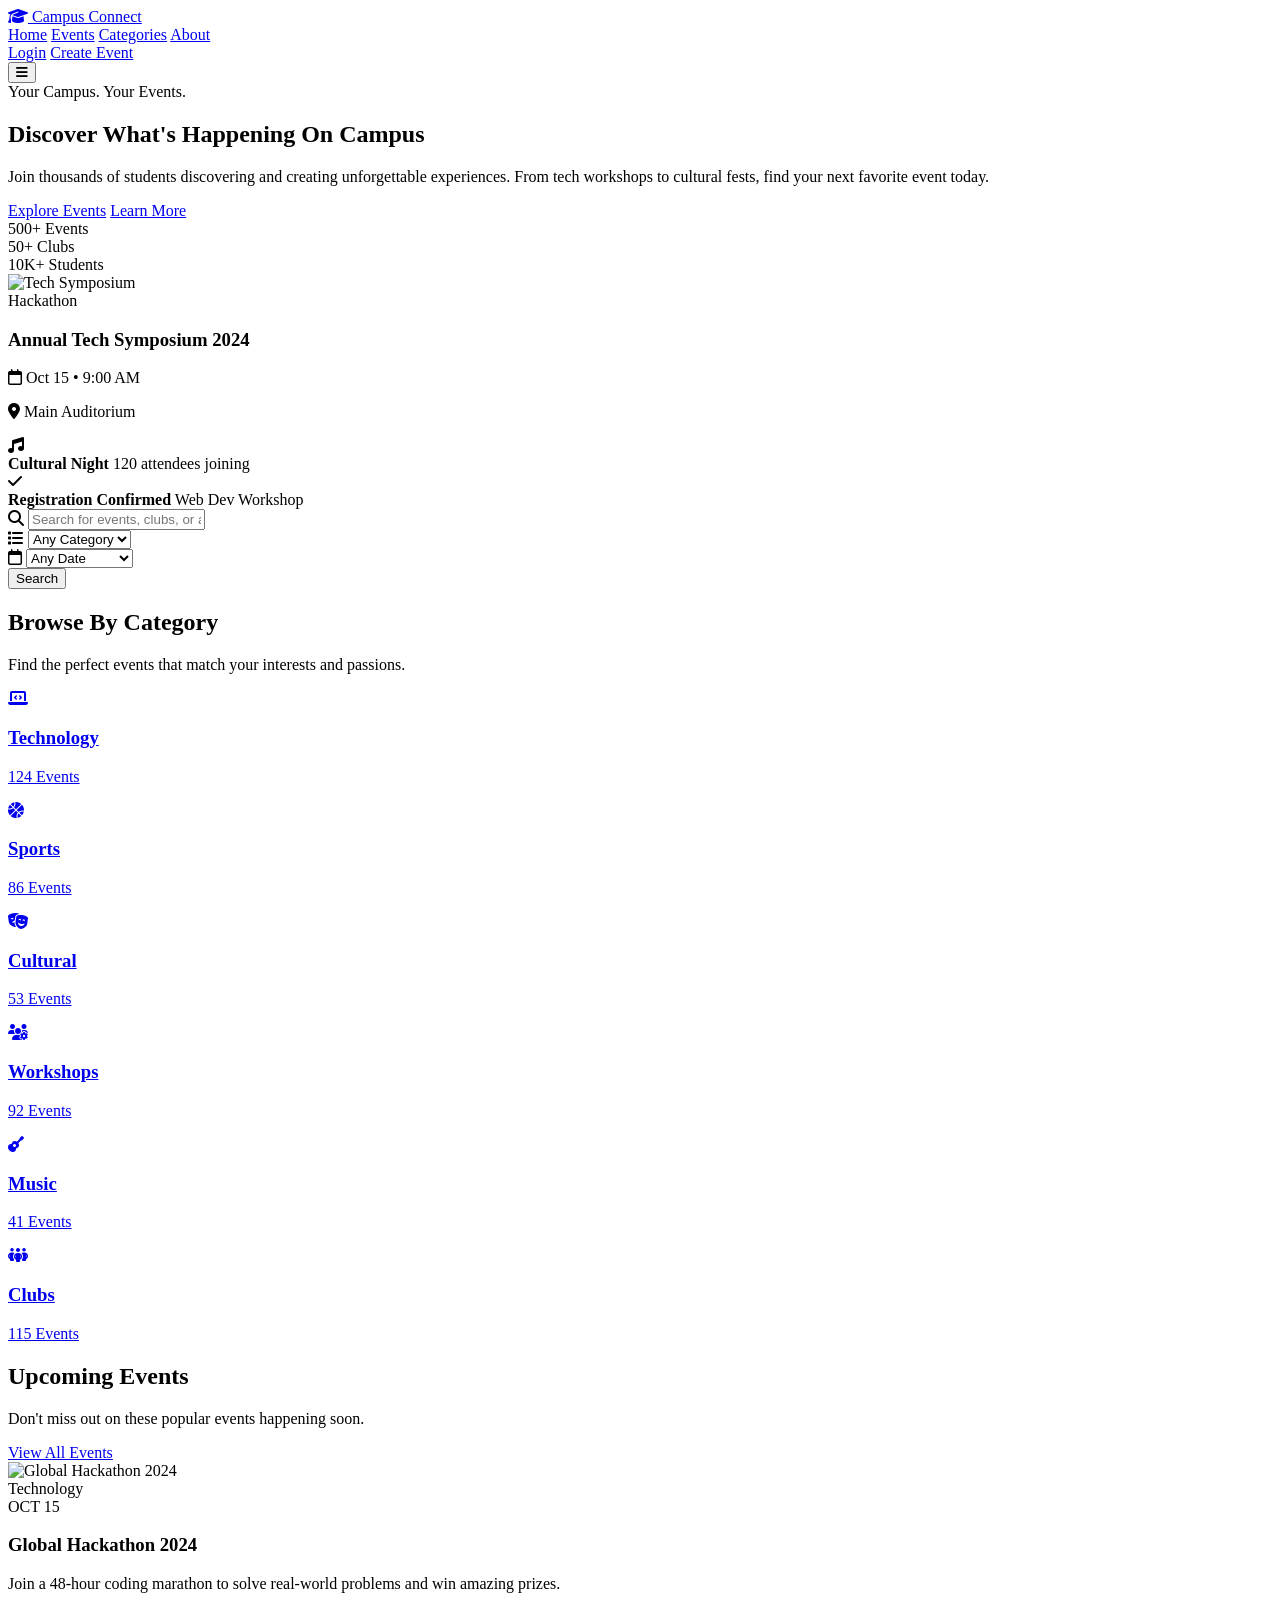
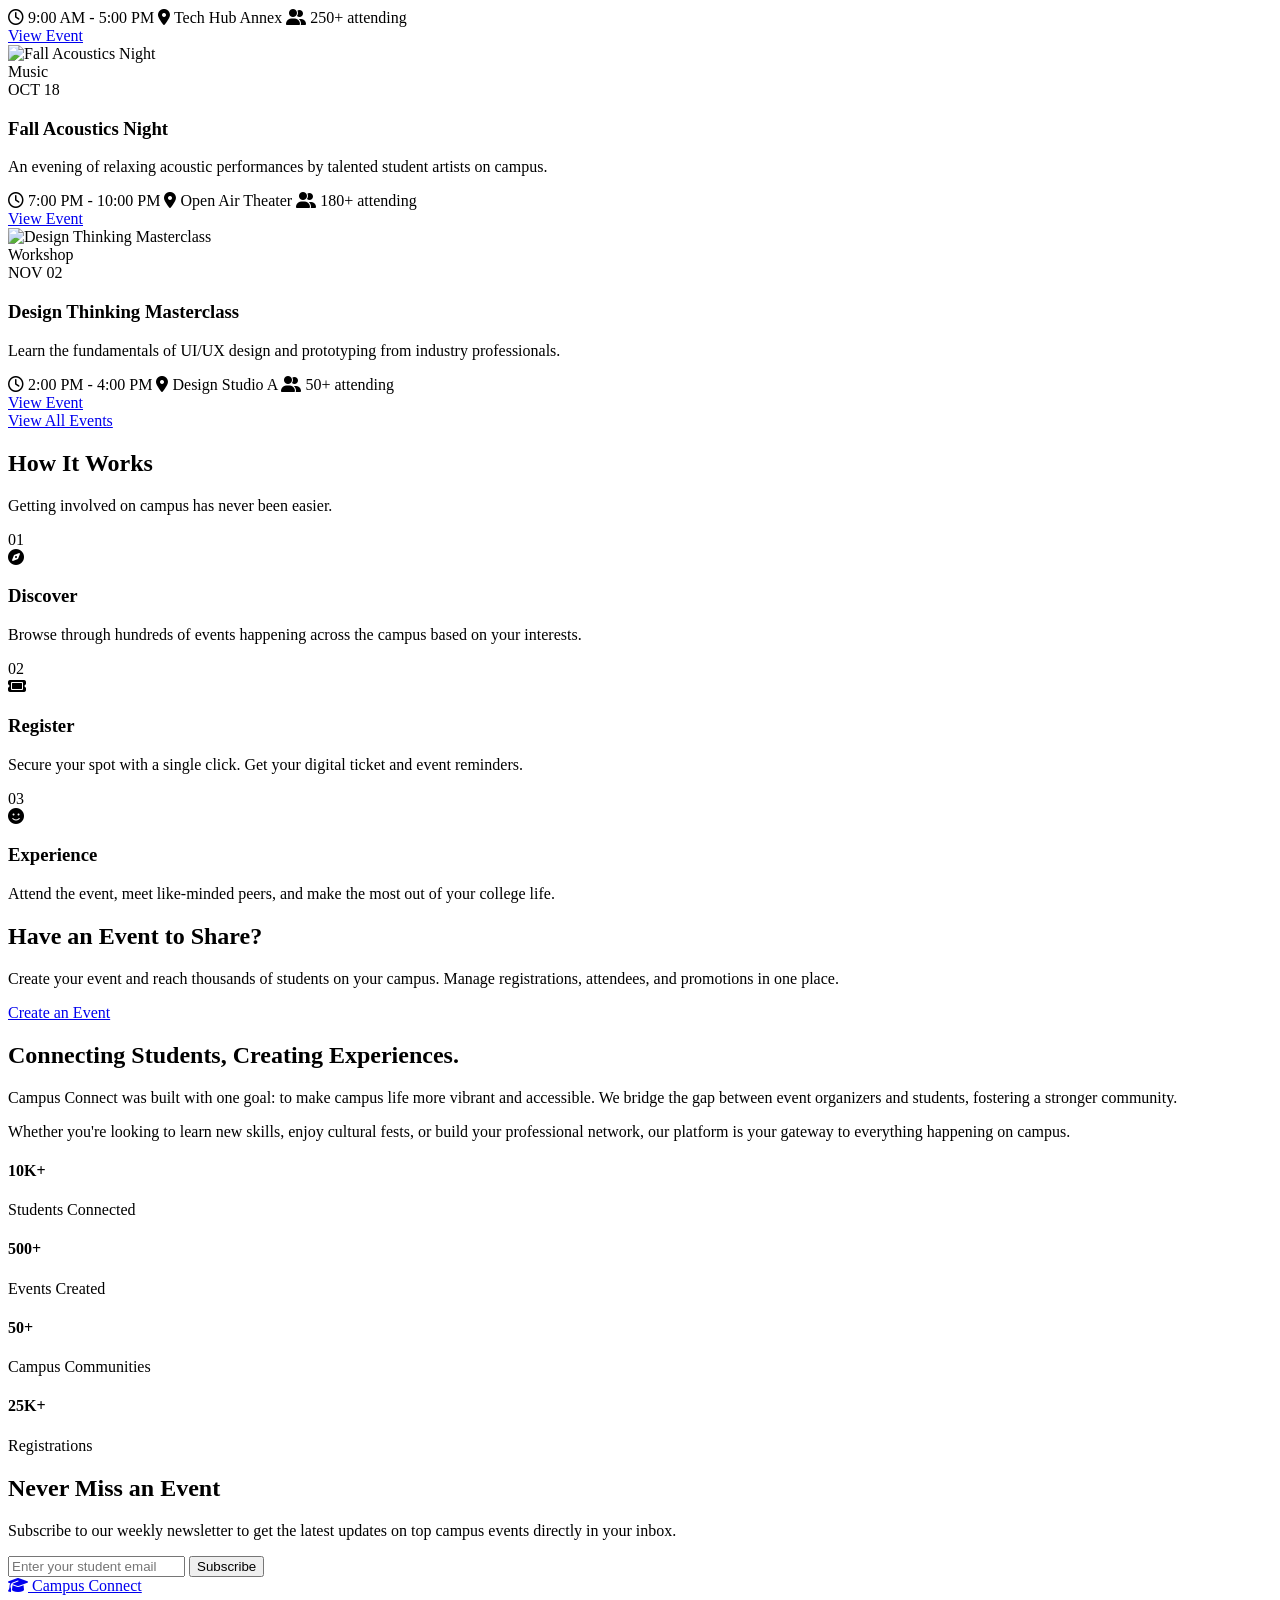
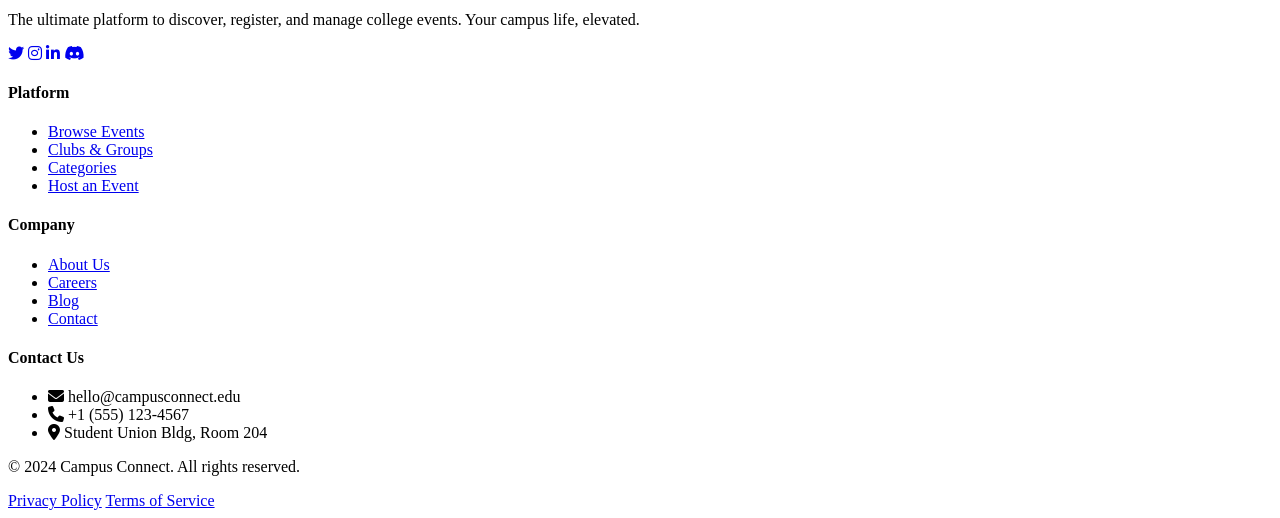
==== index.html @ af48d256 "Initial College-Event-Management website" ====
<!DOCTYPE html>
<html lang="en">
<head>
    <meta charset="UTF-8">
    <meta name="viewport" content="width=device-width, initial-scale=1.0">
    <title>Campus Connect | Discover College Events</title>
    <!-- Google Fonts: Inter -->
    <link rel="preconnect" href="https://fonts.googleapis.com">
    <link rel="preconnect" href="https://fonts.gstatic.com" crossorigin>
    <link href="https://fonts.googleapis.com/css2?family=Inter:wght@300;400;500;600;700;800&display=swap" rel="stylesheet">
    <!-- FontAwesome for Icons -->
    <link rel="stylesheet" href="https://cdnjs.cloudflare.com/ajax/libs/font-awesome/6.4.0/css/all.min.css">
    <!-- Stylesheet -->
    <link rel="stylesheet" href="css/style.css">
</head>
<body>

    <!-- 1. HEADER / NAVBAR -->
    <header class="navbar">
        <div class="container navbar-container">
            <a href="#" class="logo">
                <i class="fa-solid fa-graduation-cap"></i> Campus Connect
            </a>
            
            <nav class="nav-links">
                <a href="#home">Home</a>
                <a href="#events">Events</a>
                <a href="#categories">Categories</a>
                <a href="#about">About</a>
            </nav>

            <div class="nav-actions">
                <a href="login.html" class="btn btn-outline">Login</a>
                <a href="create-event.html" class="btn btn-primary">Create Event</a>
            </div>

            <button class="mobile-menu-btn">
                <i class="fa-solid fa-bars"></i>
            </button>
        </div>
    </header>

    <!-- 2. HERO SECTION -->
    <section id="home" class="hero">
        <div class="container hero-container">
            <div class="hero-content">
                <span class="badge">Your Campus. Your Events.</span>
                <h1 class="hero-title">
                    Discover What's Happening On <span class="highlight">Campus</span>
                </h1>
                <p class="hero-description">
                    Join thousands of students discovering and creating unforgettable experiences. From tech workshops to cultural fests, find your next favorite event today.
                </p>
                <div class="hero-buttons">
                    <a href="#events" class="btn btn-primary btn-large">Explore Events</a>
                    <a href="#about" class="btn btn-secondary btn-large">Learn More</a>
                </div>
                <div class="hero-stats">
                    <div class="stat-item">
                        <span class="stat-number">500+</span>
                        <span class="stat-label">Events</span>
                    </div>
                    <div class="stat-item">
                        <span class="stat-number">50+</span>
                        <span class="stat-label">Clubs</span>
                    </div>
                    <div class="stat-item">
                        <span class="stat-number">10K+</span>
                        <span class="stat-label">Students</span>
                    </div>
                </div>
            </div>
            
            <div class="hero-visuals">
                <!-- Abstract visual representation of a preview card with gradients instead of external image -->
                <div class="hero-card main-card">
                    <div class="card-image-placeholder">
                        <img src="images/event1.jpg" alt="Tech Symposium" class="cover-img">
                    </div>
                    <div class="card-content">
                        <span class="card-badge">Hackathon</span>
                        <h3>Annual Tech Symposium 2024</h3>
                        <p class="card-meta"><i class="fa-regular fa-calendar"></i> Oct 15 • 9:00 AM</p>
                        <p class="card-meta"><i class="fa-solid fa-location-dot"></i> Main Auditorium</p>
                    </div>
                </div>
                
                <div class="floating-card float-1">
                    <div class="float-icon gradient-2"><i class="fa-solid fa-music"></i></div>
                    <div class="float-text">
                        <strong>Cultural Night</strong>
                        <span>120 attendees joining</span>
                    </div>
                </div>

                <div class="floating-card float-2">
                    <div class="float-icon gradient-3"><i class="fa-solid fa-check"></i></div>
                    <div class="float-text">
                        <strong>Registration Confirmed</strong>
                        <span>Web Dev Workshop</span>
                    </div>
                </div>
            </div>
        </div>
    </section>

    <!-- 3. SEARCH SECTION -->
    <section class="search-section">
        <div class="container">
            <div class="search-panel">
                <div class="search-input-group">
                    <i class="fa-solid fa-magnifying-glass search-icon"></i>
                    <input type="text" placeholder="Search for events, clubs, or activities..." class="search-input">
                </div>
                <div class="search-divider"></div>
                <div class="search-select-group">
                    <i class="fa-solid fa-list select-icon"></i>
                    <select class="search-select">
                        <option value="">Any Category</option>
                        <option value="tech">Technology</option>
                        <option value="sports">Sports</option>
                        <option value="cultural">Cultural</option>
                    </select>
                </div>
                <div class="search-divider"></div>
                <div class="search-select-group">
                    <i class="fa-regular fa-calendar select-icon"></i>
                    <select class="search-select">
                        <option value="">Any Date</option>
                        <option value="today">Today</option>
                        <option value="tomorrow">Tomorrow</option>
                        <option value="weekend">This Weekend</option>
                    </select>
                </div>
                <button class="btn btn-primary search-btn">Search</button>
            </div>
        </div>
    </section>

    <!-- 4. CATEGORY SECTION -->
    <section id="categories" class="categories bg-light">
        <div class="container">
            <div class="section-header text-center">
                <h2 class="section-title">Browse By Category</h2>
                <p class="section-description">Find the perfect events that match your interests and passions.</p>
            </div>
            
            <div class="category-grid">
                <a href="#" class="category-card">
                    <div class="category-icon text-purple bg-purple-light">
                        <i class="fa-solid fa-laptop-code"></i>
                    </div>
                    <h3 class="category-name">Technology</h3>
                    <p class="category-count">124 Events</p>
                </a>
                
                <a href="#" class="category-card">
                    <div class="category-icon text-orange bg-orange-light">
                        <i class="fa-solid fa-basketball"></i>
                    </div>
                    <h3 class="category-name">Sports</h3>
                    <p class="category-count">86 Events</p>
                </a>
                
                <a href="#" class="category-card">
                    <div class="category-icon text-pink bg-pink-light">
                        <i class="fa-solid fa-masks-theater"></i>
                    </div>
                    <h3 class="category-name">Cultural</h3>
                    <p class="category-count">53 Events</p>
                </a>
                
                <a href="#" class="category-card">
                    <div class="category-icon text-blue bg-blue-light">
                        <i class="fa-solid fa-users-gear"></i>
                    </div>
                    <h3 class="category-name">Workshops</h3>
                    <p class="category-count">92 Events</p>
                </a>
                
                <a href="#" class="category-card">
                    <div class="category-icon text-green bg-green-light">
                        <i class="fa-solid fa-guitar"></i>
                    </div>
                    <h3 class="category-name">Music</h3>
                    <p class="category-count">41 Events</p>
                </a>
                
                <a href="#" class="category-card">
                    <div class="category-icon text-yellow bg-yellow-light">
                        <i class="fa-solid fa-people-group"></i>
                    </div>
                    <h3 class="category-name">Clubs</h3>
                    <p class="category-count">115 Events</p>
                </a>
            </div>
        </div>
    </section>

    <!-- 5. UPCOMING EVENTS -->
    <section id="events" class="events">
        <div class="container">
            <div class="section-header flex-between">
                <div>
                    <h2 class="section-title">Upcoming Events</h2>
                    <p class="section-description">Don't miss out on these popular events happening soon.</p>
                </div>
                <a href="#" class="btn btn-outline d-desktop">View All Events</a>
            </div>

            <div class="event-grid">
                <!-- Event 1 -->
                <div class="event-card">
                    <div class="event-image">
                        <img src="images/event1.jpg" alt="Global Hackathon 2024" class="cover-img">
                        <div class="event-badges">
                            <span class="badge-category bg-white">Technology</span>
                        </div>
                    </div>
                    <div class="event-details">
                        <div class="event-date">
                            <span class="date-month">OCT</span>
                            <span class="date-day">15</span>
                        </div>
                        <div class="event-info">
                            <h3 class="event-title">Global Hackathon 2024</h3>
                            <p class="event-excerpt">Join a 48-hour coding marathon to solve real-world problems and win amazing prizes.</p>
                            <div class="event-meta">
                                <span><i class="fa-regular fa-clock"></i> 9:00 AM - 5:00 PM</span>
                                <span><i class="fa-solid fa-location-dot"></i> Tech Hub Annex</span>
                                <span><i class="fa-solid fa-user-group"></i> 250+ attending</span>
                            </div>
                            <div class="event-actions">
                                <a href="#" class="btn btn-primary btn-full">View Event</a>
                            </div>
                        </div>
                    </div>
                </div>

                <!-- Event 2 -->
                <div class="event-card">
                    <div class="event-image">
                        <img src="images/event2.jpg" alt="Fall Acoustics Night" class="cover-img">
                        <div class="event-badges">
                            <span class="badge-category bg-white">Music</span>
                        </div>
                    </div>
                    <div class="event-details">
                        <div class="event-date">
                            <span class="date-month">OCT</span>
                            <span class="date-day">18</span>
                        </div>
                        <div class="event-info">
                            <h3 class="event-title">Fall Acoustics Night</h3>
                            <p class="event-excerpt">An evening of relaxing acoustic performances by talented student artists on campus.</p>
                            <div class="event-meta">
                                <span><i class="fa-regular fa-clock"></i> 7:00 PM - 10:00 PM</span>
                                <span><i class="fa-solid fa-location-dot"></i> Open Air Theater</span>
                                <span><i class="fa-solid fa-user-group"></i> 180+ attending</span>
                            </div>
                            <div class="event-actions">
                                <a href="#" class="btn btn-primary btn-full">View Event</a>
                            </div>
                        </div>
                    </div>
                </div>

                <!-- Event 3 -->
                <div class="event-card">
                    <div class="event-image">
                        <img src="images/event3.jpg" alt="Design Thinking Masterclass" class="cover-img">
                        <div class="event-badges">
                            <span class="badge-category bg-white">Workshop</span>
                        </div>
                    </div>
                    <div class="event-details">
                        <div class="event-date">
                            <span class="date-month">NOV</span>
                            <span class="date-day">02</span>
                        </div>
                        <div class="event-info">
                            <h3 class="event-title">Design Thinking Masterclass</h3>
                            <p class="event-excerpt">Learn the fundamentals of UI/UX design and prototyping from industry professionals.</p>
                            <div class="event-meta">
                                <span><i class="fa-regular fa-clock"></i> 2:00 PM - 4:00 PM</span>
                                <span><i class="fa-solid fa-location-dot"></i> Design Studio A</span>
                                <span><i class="fa-solid fa-user-group"></i> 50+ attending</span>
                            </div>
                            <div class="event-actions">
                                <a href="#" class="btn btn-primary btn-full">View Event</a>
                            </div>
                        </div>
                    </div>
                </div>
            </div>
            
            <div class="text-center mt-mobile">
                <a href="#" class="btn btn-outline d-mobile-inline">View All Events</a>
            </div>
        </div>
    </section>

    <!-- 6. HOW IT WORKS -->
    <section class="how-it-works bg-light">
        <div class="container">
            <div class="section-header text-center">
                <h2 class="section-title">How It Works</h2>
                <p class="section-description">Getting involved on campus has never been easier.</p>
            </div>

            <div class="steps-grid">
                <div class="step-card">
                    <div class="step-number">01</div>
                    <div class="step-icon">
                        <i class="fa-solid fa-compass"></i>
                    </div>
                    <h3 class="step-title">Discover</h3>
                    <p class="step-desc">Browse through hundreds of events happening across the campus based on your interests.</p>
                </div>

                <div class="step-card">
                    <div class="step-number">02</div>
                    <div class="step-icon">
                        <i class="fa-solid fa-ticket"></i>
                    </div>
                    <h3 class="step-title">Register</h3>
                    <p class="step-desc">Secure your spot with a single click. Get your digital ticket and event reminders.</p>
                </div>

                <div class="step-card">
                    <div class="step-number">03</div>
                    <div class="step-icon">
                        <i class="fa-solid fa-face-smile"></i>
                    </div>
                    <h3 class="step-title">Experience</h3>
                    <p class="step-desc">Attend the event, meet like-minded peers, and make the most out of your college life.</p>
                </div>
            </div>
        </div>
    </section>

    <!-- 7. ORGANIZER CTA -->
    <section class="cta-section">
        <div class="container">
            <div class="cta-content">
                <h2 class="cta-title">Have an Event to Share?</h2>
                <p class="cta-description">Create your event and reach thousands of students on your campus. Manage registrations, attendees, and promotions in one place.</p>
                <a href="create-event.html" class="btn btn-white btn-large">Create an Event</a>
            </div>
        </div>
    </section>

    <!-- 8. ABOUT SECTION -->
    <section id="about" class="about">
        <div class="container">
            <div class="about-grid">
                <div class="about-text">
                    <h2 class="section-title">Connecting Students, Creating Experiences.</h2>
                    <p class="about-description">Campus Connect was built with one goal: to make campus life more vibrant and accessible. We bridge the gap between event organizers and students, fostering a stronger community.</p>
                    <p class="about-description">Whether you're looking to learn new skills, enjoy cultural fests, or build your professional network, our platform is your gateway to everything happening on campus.</p>
                </div>
                <div class="about-stats-grid">
                    <div class="about-stat">
                        <h4 class="stat-h4">10K+</h4>
                        <p>Students Connected</p>
                    </div>
                    <div class="about-stat">
                        <h4 class="stat-h4">500+</h4>
                        <p>Events Created</p>
                    </div>
                    <div class="about-stat">
                        <h4 class="stat-h4">50+</h4>
                        <p>Campus Communities</p>
                    </div>
                    <div class="about-stat">
                        <h4 class="stat-h4">25K+</h4>
                        <p>Registrations</p>
                    </div>
                </div>
            </div>
        </div>
    </section>

    <!-- 9. NEWSLETTER -->
    <section class="newsletter bg-light">
        <div class="container">
            <div class="newsletter-box">
                <div class="newsletter-text">
                    <h2 class="newsletter-title">Never Miss an Event</h2>
                    <p class="newsletter-description">Subscribe to our weekly newsletter to get the latest updates on top campus events directly in your inbox.</p>
                </div>
                <form class="newsletter-form">
                    <input type="email" placeholder="Enter your student email" required class="newsletter-input">
                    <button type="submit" class="btn btn-primary">Subscribe</button>
                </form>
            </div>
        </div>
    </section>

    <!-- 10. FOOTER -->
    <footer class="footer">
        <div class="container">
            <div class="footer-grid">
                <div class="footer-brand">
                    <a href="#" class="logo footer-logo">
                        <i class="fa-solid fa-graduation-cap"></i> Campus Connect
                    </a>
                    <p class="footer-desc">The ultimate platform to discover, register, and manage college events. Your campus life, elevated.</p>
                    <div class="social-links">
                        <a href="#"><i class="fa-brands fa-twitter"></i></a>
                        <a href="#"><i class="fa-brands fa-instagram"></i></a>
                        <a href="#"><i class="fa-brands fa-linkedin-in"></i></a>
                        <a href="#"><i class="fa-brands fa-discord"></i></a>
                    </div>
                </div>
                
                <div class="footer-links">
                    <h4 class="footer-title">Platform</h4>
                    <ul>
                        <li><a href="#">Browse Events</a></li>
                        <li><a href="#">Clubs & Groups</a></li>
                        <li><a href="#">Categories</a></li>
                        <li><a href="#">Host an Event</a></li>
                    </ul>
                </div>
                
                <div class="footer-links">
                    <h4 class="footer-title">Company</h4>
                    <ul>
                        <li><a href="#">About Us</a></li>
                        <li><a href="#">Careers</a></li>
                        <li><a href="#">Blog</a></li>
                        <li><a href="#">Contact</a></li>
                    </ul>
                </div>

                <div class="footer-contact">
                    <h4 class="footer-title">Contact Us</h4>
                    <ul>
                        <li><i class="fa-solid fa-envelope"></i> hello@campusconnect.edu</li>
                        <li><i class="fa-solid fa-phone"></i> +1 (555) 123-4567</li>
                        <li><i class="fa-solid fa-location-dot"></i> Student Union Bldg, Room 204</li>
                    </ul>
                </div>
            </div>
            
            <div class="footer-bottom">
                <p>&copy; 2024 Campus Connect. All rights reserved.</p>
                <div class="footer-legal">
                    <a href="#">Privacy Policy</a>
                    <a href="#">Terms of Service</a>
                </div>
            </div>
        </div>
    </footer>

</body>
</html>
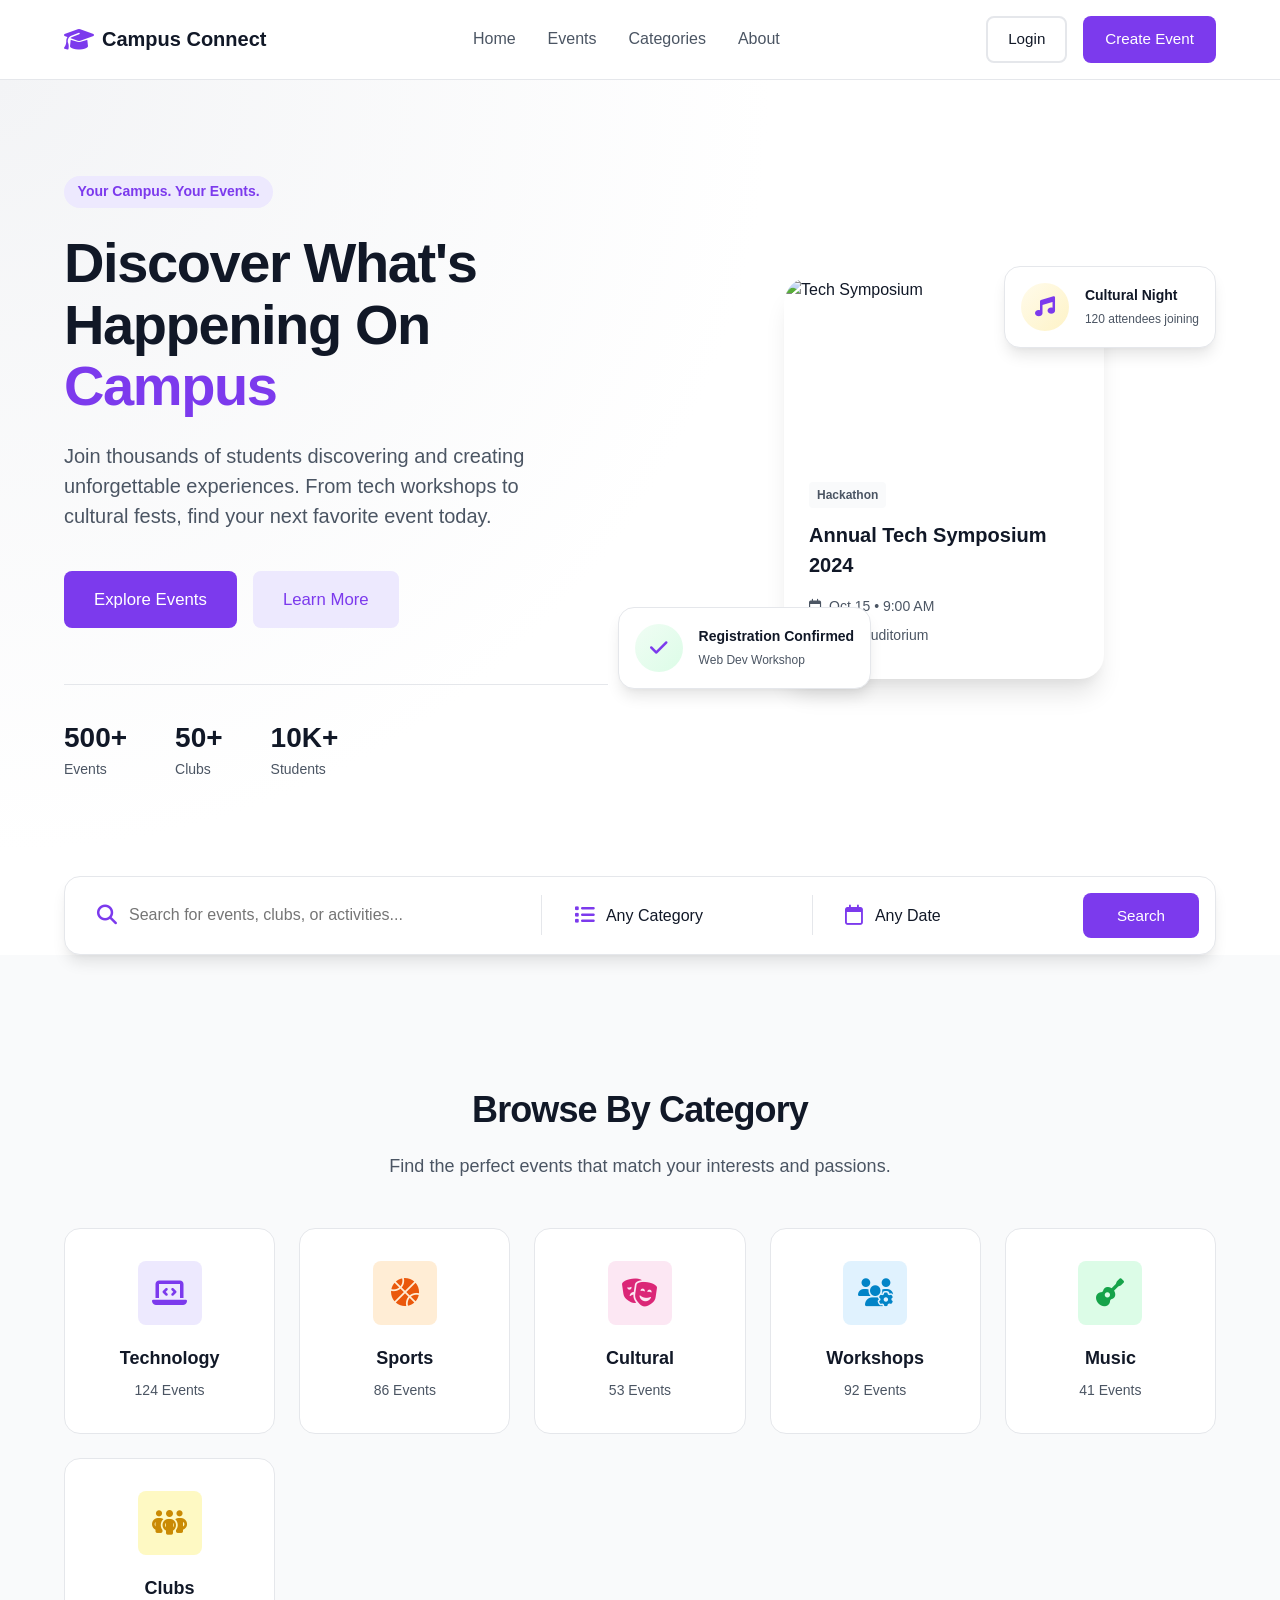
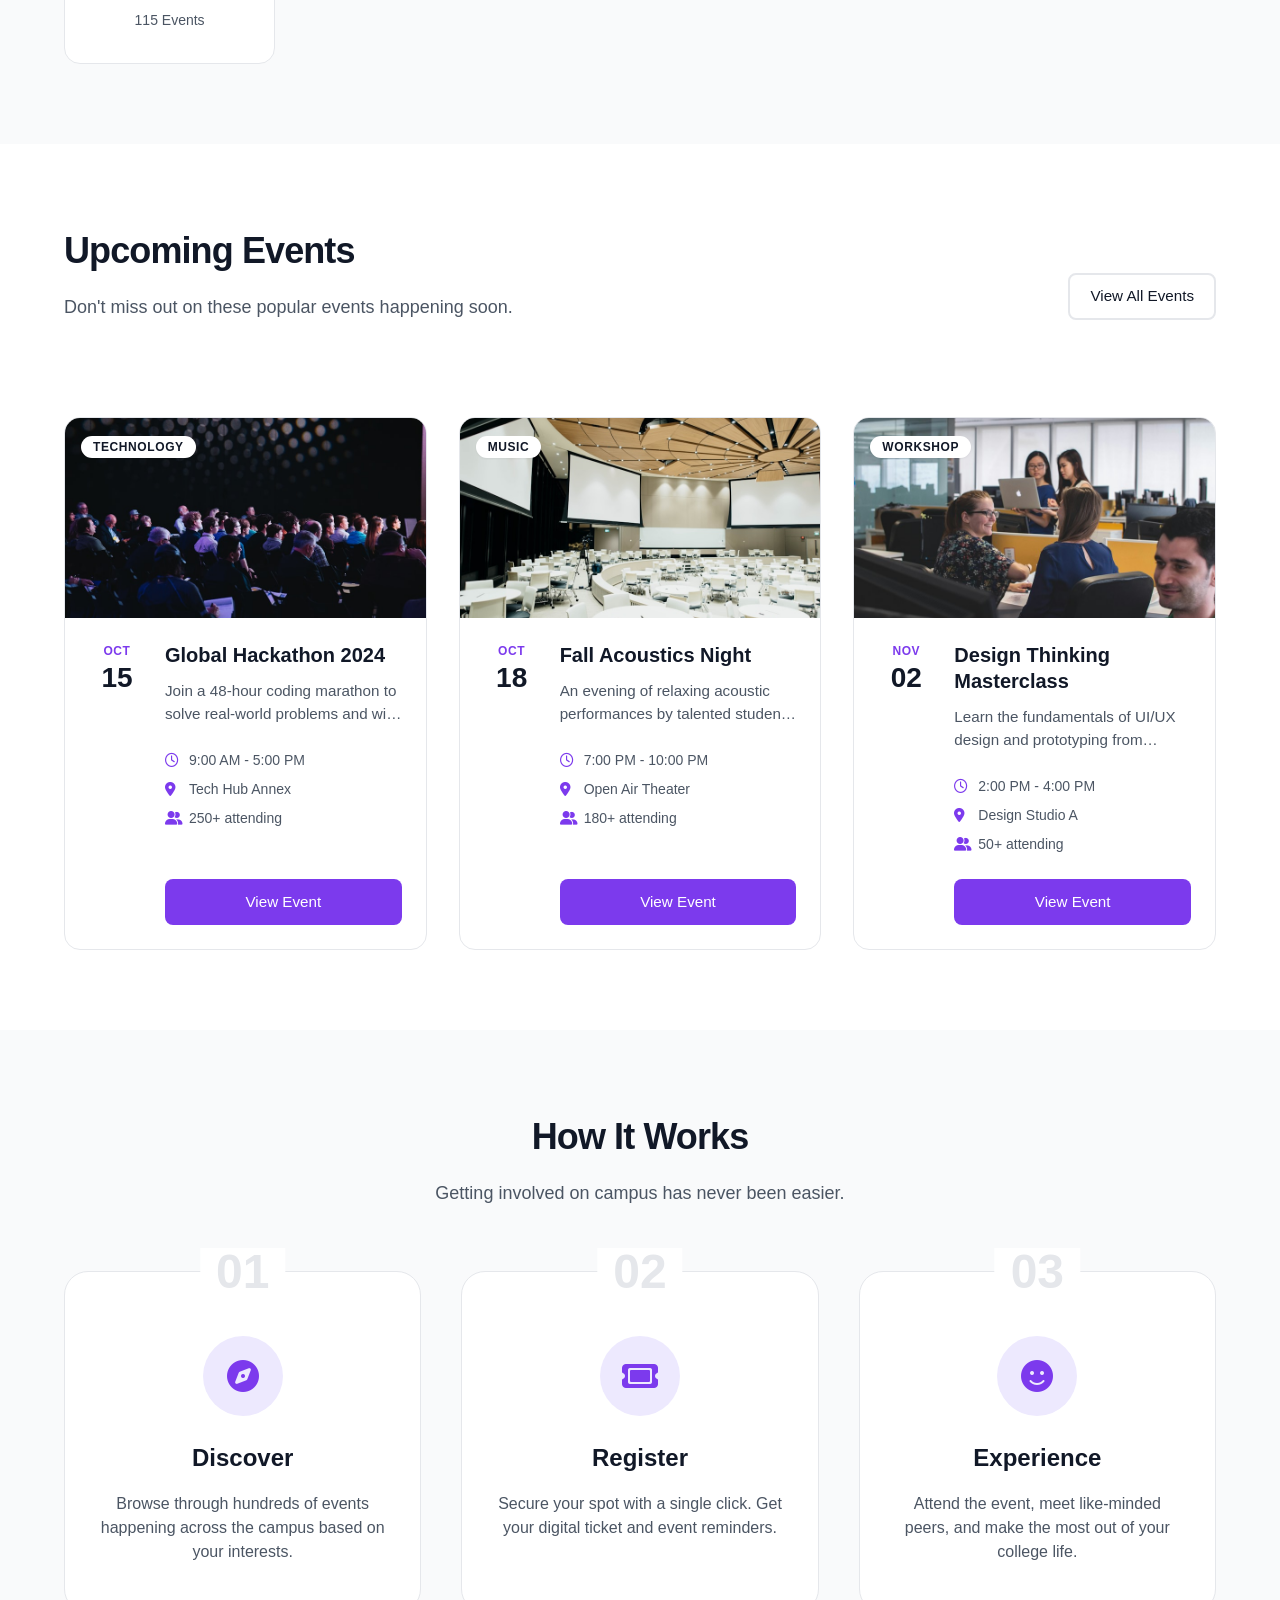
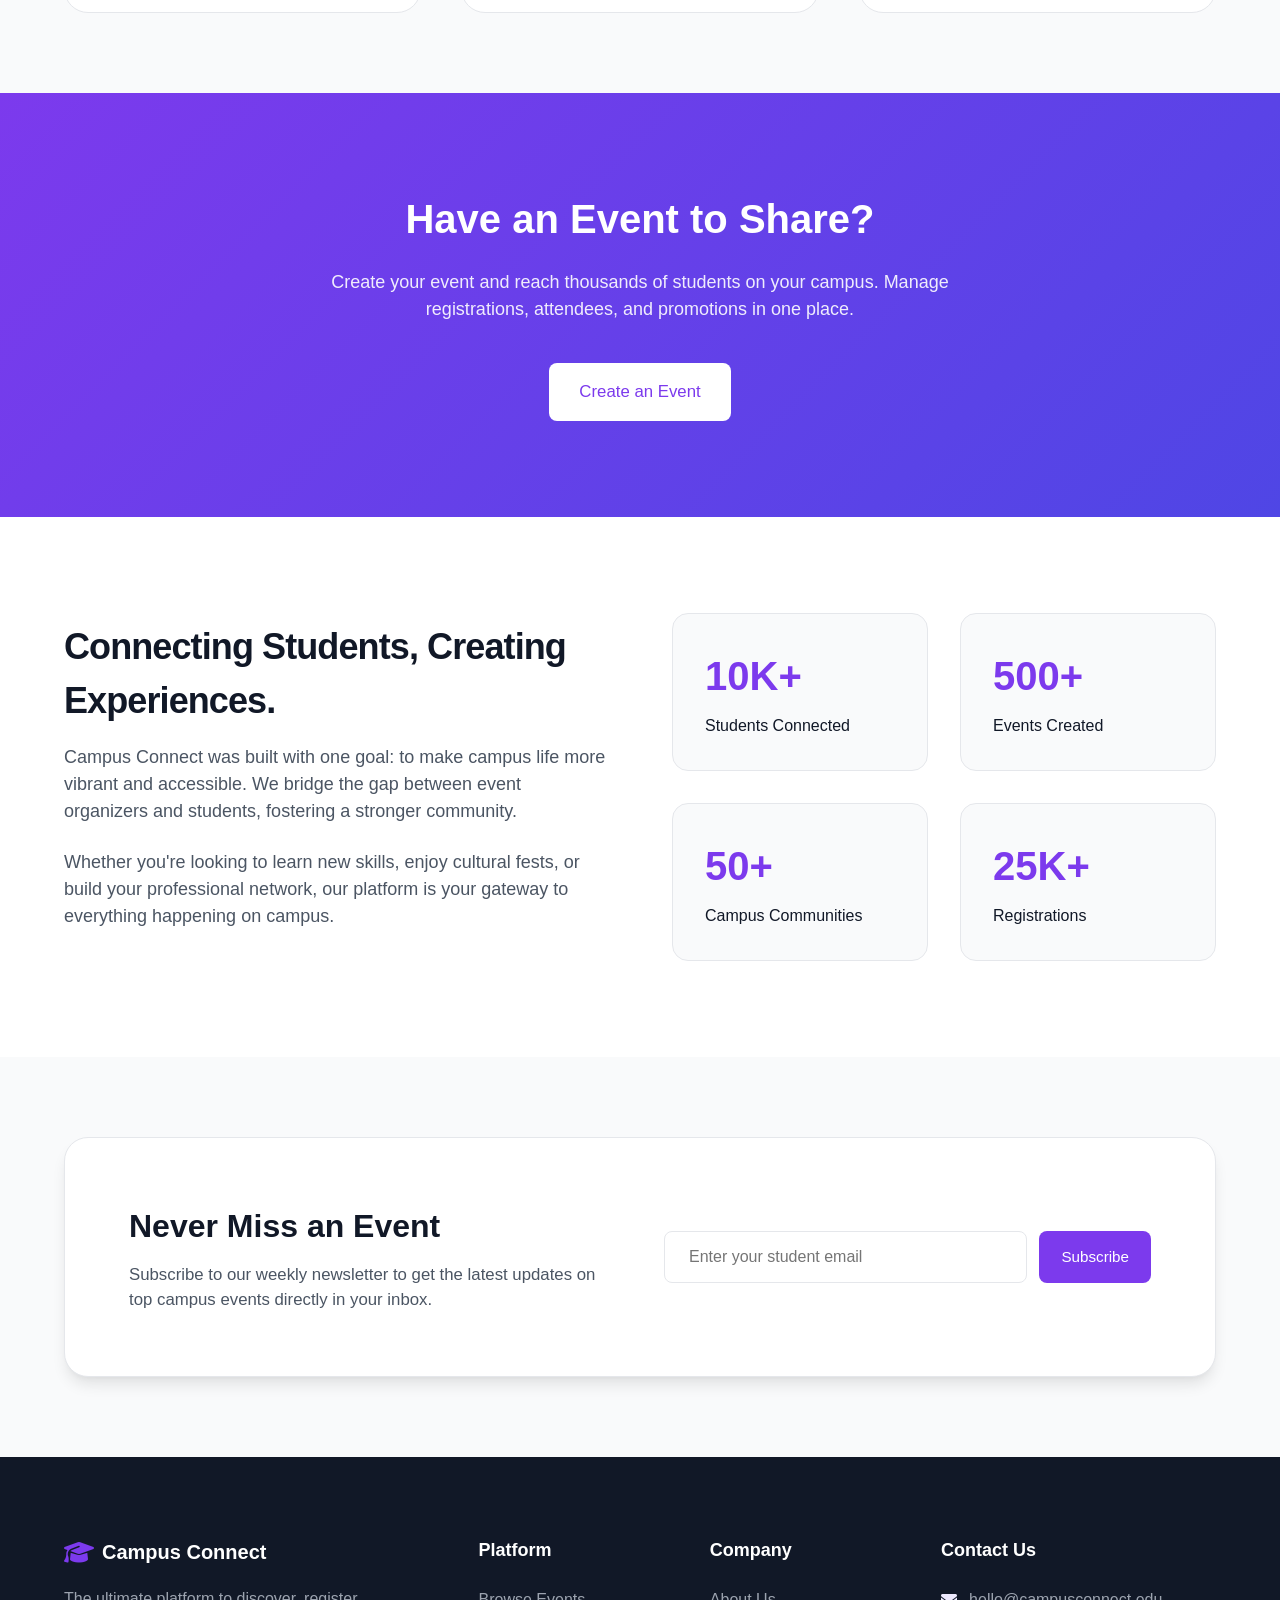
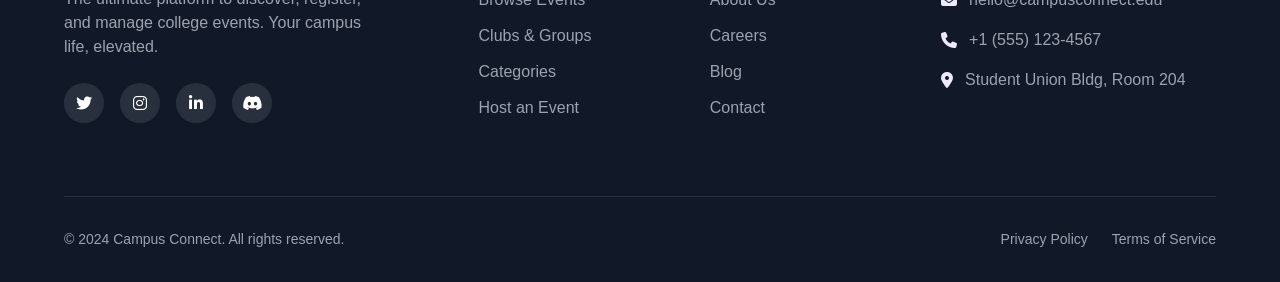
==== commit b6997e61: "index.html" ====
--- a/index.html
+++ b/index.html
@@ -11,7 +11,7 @@
     <!-- FontAwesome for Icons -->
     <link rel="stylesheet" href="https://cdnjs.cloudflare.com/ajax/libs/font-awesome/6.4.0/css/all.min.css">
     <!-- Stylesheet -->
-    <link rel="stylesheet" href="css/style.css">
+    <link rel="stylesheet" href="style.css">
 </head>
 <body>
 
@@ -212,7 +212,7 @@
                 <!-- Event 1 -->
                 <div class="event-card">
                     <div class="event-image">
-                        <img src="images/event1.jpg" alt="Global Hackathon 2024" class="cover-img">
+                        <img src="event1.jpg" alt="Global Hackathon 2024" class="cover-img">
                         <div class="event-badges">
                             <span class="badge-category bg-white">Technology</span>
                         </div>
@@ -240,7 +240,7 @@
                 <!-- Event 2 -->
                 <div class="event-card">
                     <div class="event-image">
-                        <img src="images/event2.jpg" alt="Fall Acoustics Night" class="cover-img">
+                        <img src="event2.jpg" alt="Fall Acoustics Night" class="cover-img">
                         <div class="event-badges">
                             <span class="badge-category bg-white">Music</span>
                         </div>
@@ -268,7 +268,7 @@
                 <!-- Event 3 -->
                 <div class="event-card">
                     <div class="event-image">
-                        <img src="images/event3.jpg" alt="Design Thinking Masterclass" class="cover-img">
+                        <img src="event3.jpg" alt="Design Thinking Masterclass" class="cover-img">
                         <div class="event-badges">
                             <span class="badge-category bg-white">Workshop</span>
                         </div>
--- a/style.css
+++ b/style.css
@@ -0,0 +1,1382 @@
+/* ==========================================================================
+   CSS VARIABLES & DESIGN TOKENS
+   ========================================================================== */
+:root {
+    /* Colors */
+    --primary: #7c3aed; /* Modern Purple */
+    --primary-hover: #6d28d9;
+    --primary-light: #ede9fe;
+    
+    --text-main: #111827; /* Dark Gray for text */
+    --text-muted: #4b5563; /* Medium Gray for descriptions */
+    --text-light: #9ca3af;
+    
+    --bg-main: #ffffff;
+    --bg-light: #f9fafb; /* Light Gray for sections */
+    
+    --border: #e5e7eb;
+    
+    /* Semantic Colors for Categories */
+    --orange-light: #ffedd5;
+    --orange: #ea580c;
+    --pink-light: #fce7f3;
+    --pink: #db2777;
+    --blue-light: #e0f2fe;
+    --blue: #0284c7;
+    --green-light: #dcfce7;
+    --green: #16a34a;
+    --yellow-light: #fef9c3;
+    --yellow: #ca8a04;
+    
+    /* Gradients */
+    --gradient-primary: linear-gradient(135deg, #7c3aed 0%, #4f46e5 100%);
+    --gradient-card-1: linear-gradient(135deg, #fdf4ff 0%, #f3e8ff 100%);
+    --gradient-card-2: linear-gradient(135deg, #fffbeb 0%, #fef3c7 100%);
+    --gradient-card-3: linear-gradient(135deg, #f0fdf4 0%, #dcfce7 100%);
+    --gradient-img-1: linear-gradient(45deg, #c4b5fd 0%, #a78bfa 100%);
+    --gradient-img-2: linear-gradient(45deg, #fbcfe8 0%, #f472b6 100%);
+    --gradient-img-3: linear-gradient(45deg, #bae6fd 0%, #7dd3fc 100%);
+
+    /* Shadows (Soft & Modern) */
+    --shadow-sm: 0 1px 2px 0 rgb(0 0 0 / 0.05);
+    --shadow-md: 0 4px 6px -1px rgb(0 0 0 / 0.1), 0 2px 4px -2px rgb(0 0 0 / 0.05);
+    --shadow-lg: 0 10px 15px -3px rgb(0 0 0 / 0.1), 0 4px 6px -4px rgb(0 0 0 / 0.05);
+    --shadow-xl: 0 20px 25px -5px rgb(0 0 0 / 0.1), 0 10px 10px -5px rgb(0 0 0 / 0.04);
+    
+    /* Border Radius */
+    --radius-sm: 0.375rem;
+    --radius-md: 0.5rem;
+    --radius-lg: 1rem;
+    --radius-xl: 1.5rem;
+    
+    /* Transitions */
+    --transition: all 0.3s cubic-bezier(0.4, 0, 0.2, 1);
+}
+
+/* ==========================================================================
+   RESET & BASE STYLES
+   ========================================================================== */
+* {
+    margin: 0;
+    padding: 0;
+    box-sizing: border-box;
+}
+
+html {
+    font-family: 'Inter', -apple-system, BlinkMacSystemFont, "Segoe UI", Roboto, sans-serif;
+    scroll-behavior: smooth;
+    color: var(--text-main);
+    line-height: 1.5;
+    background-color: var(--bg-main);
+}
+
+body {
+    overflow-x: hidden;
+}
+
+a {
+    text-decoration: none;
+    color: inherit;
+    transition: var(--transition);
+}
+
+ul {
+    list-style: none;
+}
+
+img {
+    max-width: 100%;
+    height: auto;
+    display: block;
+}
+
+/* ==========================================================================
+   UTILITY CLASSES
+   ========================================================================== */
+.container {
+    max-width: 1200px;
+    margin: 0 auto;
+    padding: 0 1.5rem;
+}
+
+.bg-light {
+    background-color: var(--bg-light);
+}
+
+.text-center {
+    text-align: center;
+}
+
+.text-purple { color: var(--primary); }
+.bg-purple-light { background-color: var(--primary-light); }
+.text-orange { color: var(--orange); }
+.bg-orange-light { background-color: var(--orange-light); }
+.text-pink { color: var(--pink); }
+.bg-pink-light { background-color: var(--pink-light); }
+.text-blue { color: var(--blue); }
+.bg-blue-light { background-color: var(--blue-light); }
+.text-green { color: var(--green); }
+.bg-green-light { background-color: var(--green-light); }
+.text-yellow { color: var(--yellow); }
+.bg-yellow-light { background-color: var(--yellow-light); }
+
+.highlight {
+    color: var(--primary);
+}
+
+.flex-between {
+    display: flex;
+    justify-content: space-between;
+    align-items: center;
+}
+
+/* Typography */
+.section-title {
+    font-size: 2.25rem;
+    font-weight: 700;
+    margin-bottom: 1rem;
+    letter-spacing: -0.025em;
+}
+
+.section-description {
+    font-size: 1.125rem;
+    color: var(--text-muted);
+    max-width: 600px;
+    margin: 0 auto 3rem auto;
+}
+
+.section-header:not(.text-center) .section-description {
+    margin-left: 0;
+    margin-right: 0;
+}
+
+/* Buttons */
+.btn {
+    display: inline-flex;
+    align-items: center;
+    justify-content: center;
+    padding: 0.625rem 1.25rem;
+    font-size: 0.95rem;
+    font-weight: 500;
+    border-radius: var(--radius-md);
+    cursor: pointer;
+    transition: var(--transition);
+    border: 2px solid transparent;
+}
+
+.btn-large {
+    padding: 0.875rem 1.75rem;
+    font-size: 1.05rem;
+}
+
+.btn-full {
+    width: 100%;
+}
+
+.btn-primary {
+    background-color: var(--primary);
+    color: white;
+}
+
+.btn-primary:hover {
+    background-color: var(--primary-hover);
+    box-shadow: var(--shadow-md);
+    transform: translateY(-2px);
+}
+
+.btn-secondary {
+    background-color: var(--primary-light);
+    color: var(--primary);
+}
+
+.btn-secondary:hover {
+    background-color: #d8b4fe; /* Slightly darker light purple */
+    transform: translateY(-2px);
+}
+
+.btn-outline {
+    background-color: transparent;
+    border-color: var(--border);
+    color: var(--text-main);
+}
+
+.btn-outline:hover {
+    border-color: var(--primary);
+    color: var(--primary);
+}
+
+.btn-white {
+    background-color: white;
+    color: var(--primary);
+}
+
+.btn-white:hover {
+    background-color: var(--bg-light);
+    transform: translateY(-2px);
+}
+
+/* Badges */
+.badge {
+    display: inline-block;
+    padding: 0.35rem 0.85rem;
+    background-color: var(--primary-light);
+    color: var(--primary);
+    font-size: 0.875rem;
+    font-weight: 600;
+    border-radius: 2rem;
+    margin-bottom: 1.5rem;
+}
+
+.badge-category {
+    padding: 0.25rem 0.75rem;
+    font-size: 0.75rem;
+    font-weight: 600;
+    border-radius: 1rem;
+    text-transform: uppercase;
+    letter-spacing: 0.05em;
+    color: var(--text-main);
+}
+.badge-category.bg-white {
+    background-color: white;
+    box-shadow: var(--shadow-sm);
+}
+
+/* ==========================================================================
+   HEADER / NAVBAR
+   ========================================================================== */
+.navbar {
+    position: sticky;
+    top: 0;
+    left: 0;
+    right: 0;
+    background-color: rgba(255, 255, 255, 0.95);
+    backdrop-filter: blur(10px);
+    border-bottom: 1px solid var(--border);
+    z-index: 1000;
+    padding: 1rem 0;
+}
+
+.navbar-container {
+    display: flex;
+    justify-content: space-between;
+    align-items: center;
+}
+
+.logo {
+    font-size: 1.25rem;
+    font-weight: 700;
+    color: var(--text-main);
+    display: flex;
+    align-items: center;
+    gap: 0.5rem;
+}
+
+.logo i {
+    color: var(--primary);
+    font-size: 1.5rem;
+}
+
+.nav-links {
+    display: flex;
+    gap: 2rem;
+}
+
+.nav-links a {
+    color: var(--text-muted);
+    font-weight: 500;
+}
+
+.nav-links a:hover {
+    color: var(--primary);
+}
+
+.nav-actions {
+    display: flex;
+    gap: 1rem;
+    align-items: center;
+}
+
+.mobile-menu-btn {
+    display: none;
+    background: none;
+    border: none;
+    font-size: 1.5rem;
+    color: var(--text-main);
+    cursor: pointer;
+}
+
+/* ==========================================================================
+   HERO SECTION
+   ========================================================================== */
+.hero {
+    padding: 6rem 0 10rem 0;
+    background: radial-gradient(circle at top left, #f3f4f6 0%, #ffffff 50%);
+    position: relative;
+    overflow: hidden;
+}
+
+.hero-container {
+    display: grid;
+    grid-template-columns: 1fr 1fr;
+    gap: 4rem;
+    align-items: center;
+}
+
+.hero-title {
+    font-size: 3.5rem;
+    font-weight: 800;
+    line-height: 1.1;
+    margin-bottom: 1.5rem;
+    letter-spacing: -0.025em;
+}
+
+.hero-description {
+    font-size: 1.25rem;
+    color: var(--text-muted);
+    margin-bottom: 2.5rem;
+    max-width: 90%;
+}
+
+.hero-buttons {
+    display: flex;
+    gap: 1rem;
+    margin-bottom: 3.5rem;
+}
+
+.hero-stats {
+    display: flex;
+    gap: 3rem;
+    border-top: 1px solid var(--border);
+    padding-top: 2rem;
+}
+
+.stat-item {
+    display: flex;
+    flex-direction: column;
+}
+
+.stat-number {
+    font-size: 1.75rem;
+    font-weight: 700;
+    color: var(--text-main);
+}
+
+.stat-label {
+    font-size: 0.875rem;
+    color: var(--text-muted);
+    font-weight: 500;
+}
+
+/* Hero Visuals (Gradients and Cards instead of images) */
+.hero-visuals {
+    position: relative;
+    height: 100%;
+    min-height: 500px;
+    display: flex;
+    align-items: center;
+    justify-content: center;
+}
+
+.hero-card.main-card {
+    background: white;
+    border-radius: var(--radius-xl);
+    box-shadow: var(--shadow-xl);
+    width: 320px;
+    overflow: hidden;
+    position: relative;
+    z-index: 2;
+    animation: float-main 6s ease-in-out infinite;
+    border: 1px solid rgba(255,255,255,0.2);
+}
+
+.card-image-placeholder {
+    height: 180px;
+    width: 100%;
+    position: relative;
+}
+.gradient-1 { background: var(--gradient-primary); }
+.gradient-2 { background: var(--gradient-card-2); }
+.gradient-3 { background: var(--gradient-card-3); }
+
+.card-content {
+    padding: 1.5rem;
+}
+
+.card-badge {
+    background: var(--bg-light);
+    padding: 0.25rem 0.5rem;
+    border-radius: 0.25rem;
+    font-size: 0.75rem;
+    font-weight: 600;
+    color: var(--text-muted);
+    margin-bottom: 0.75rem;
+    display: inline-block;
+}
+
+.card-content h3 {
+    font-size: 1.25rem;
+    margin-bottom: 1rem;
+}
+
+.card-meta {
+    font-size: 0.875rem;
+    color: var(--text-muted);
+    margin-bottom: 0.5rem;
+    display: flex;
+    align-items: center;
+    gap: 0.5rem;
+}
+
+.floating-card {
+    position: absolute;
+    background: white;
+    padding: 1rem;
+    border-radius: var(--radius-lg);
+    box-shadow: var(--shadow-lg);
+    display: flex;
+    align-items: center;
+    gap: 1rem;
+    z-index: 3;
+    border: 1px solid var(--border);
+}
+
+.float-1 {
+    top: 15%;
+    right: 0;
+    animation: float 5s ease-in-out infinite;
+}
+
+.float-2 {
+    bottom: 15%;
+    left: -10%;
+    animation: float 7s ease-in-out infinite reverse;
+}
+
+.float-icon {
+    width: 3rem;
+    height: 3rem;
+    border-radius: 50%;
+    display: flex;
+    align-items: center;
+    justify-content: center;
+    font-size: 1.25rem;
+}
+.float-icon i { color: var(--primary); }
+
+.float-text strong {
+    display: block;
+    font-size: 0.875rem;
+}
+.float-text span {
+    font-size: 0.75rem;
+    color: var(--text-muted);
+}
+
+@keyframes float-main {
+    0%, 100% { transform: translateY(0); }
+    50% { transform: translateY(-15px); }
+}
+@keyframes float {
+    0%, 100% { transform: translateY(0); }
+    50% { transform: translateY(-10px); }
+}
+
+/* ==========================================================================
+   SEARCH SECTION
+   ========================================================================== */
+.search-section {
+    position: relative;
+    margin-top: -4rem; /* Pull up over hero */
+    z-index: 10;
+}
+
+.search-panel {
+    background: white;
+    border-radius: var(--radius-lg);
+    box-shadow: var(--shadow-lg);
+    padding: 1rem;
+    display: flex;
+    align-items: center;
+    border: 1px solid var(--border);
+    gap: 1rem;
+}
+
+.search-input-group, .search-select-group {
+    display: flex;
+    align-items: center;
+    gap: 0.75rem;
+    padding: 0.5rem 1rem;
+}
+
+.search-input-group {
+    flex: 2;
+}
+
+.search-select-group {
+    flex: 1;
+}
+
+.search-icon, .select-icon {
+    color: var(--primary);
+    font-size: 1.25rem;
+}
+
+.search-input {
+    border: none;
+    outline: none;
+    width: 100%;
+    font-size: 1rem;
+    font-family: inherit;
+    color: var(--text-main);
+}
+
+.search-select {
+    border: none;
+    outline: none;
+    width: 100%;
+    font-size: 1rem;
+    font-family: inherit;
+    color: var(--text-main);
+    background: transparent;
+    cursor: pointer;
+    appearance: none;
+}
+
+.search-divider {
+    width: 1px;
+    height: 2.5rem;
+    background-color: var(--border);
+}
+
+.search-btn {
+    padding: 0.75rem 2rem;
+}
+
+/* ==========================================================================
+   CATEGORY SECTION
+   ========================================================================== */
+.categories {
+    padding: 8rem 0 5rem 0;
+}
+
+.category-grid {
+    display: grid;
+    grid-template-columns: repeat(auto-fill, minmax(180px, 1fr));
+    gap: 1.5rem;
+}
+
+.category-card {
+    background: white;
+    border: 1px solid var(--border);
+    border-radius: var(--radius-lg);
+    padding: 2rem 1.5rem;
+    text-align: center;
+    transition: var(--transition);
+}
+
+.category-card:hover {
+    transform: translateY(-5px);
+    box-shadow: var(--shadow-md);
+    border-color: var(--primary-light);
+}
+
+.category-icon {
+    width: 4rem;
+    height: 4rem;
+    border-radius: var(--radius-md);
+    display: flex;
+    align-items: center;
+    justify-content: center;
+    font-size: 1.75rem;
+    margin: 0 auto 1.25rem auto;
+    transition: var(--transition);
+}
+
+.category-card:hover .category-icon {
+    transform: scale(1.1);
+}
+
+.category-name {
+    font-size: 1.125rem;
+    font-weight: 600;
+    margin-bottom: 0.5rem;
+}
+
+.category-count {
+    font-size: 0.875rem;
+    color: var(--text-muted);
+}
+
+/* ==========================================================================
+   UPCOMING EVENTS SECTION
+   ========================================================================== */
+.events {
+    padding: 5rem 0;
+}
+
+.event-grid {
+    display: grid;
+    grid-template-columns: repeat(3, 1fr);
+    gap: 2rem;
+    margin-top: 3rem;
+}
+
+.event-card {
+    background: white;
+    border-radius: var(--radius-lg);
+    border: 1px solid var(--border);
+    overflow: hidden;
+    transition: var(--transition);
+    display: flex;
+    flex-direction: column;
+}
+
+.event-card:hover {
+    transform: translateY(-8px);
+    box-shadow: var(--shadow-xl);
+}
+
+.event-image {
+    height: 200px;
+    width: 100%;
+    position: relative;
+    padding: 1rem;
+    overflow: hidden;
+}
+
+.cover-img {
+    position: absolute;
+    top: 0;
+    left: 0;
+    width: 100%;
+    height: 100%;
+    object-fit: cover;
+    z-index: 0;
+}
+
+.gradient-img-1 { background: var(--gradient-img-1); }
+.gradient-img-2 { background: var(--gradient-img-2); }
+.gradient-img-3 { background: var(--gradient-img-3); }
+
+.event-badges {
+    position: absolute;
+    top: 1rem;
+    left: 1rem;
+    z-index: 2;
+}
+
+.event-details {
+    padding: 1.5rem;
+    display: flex;
+    gap: 1.25rem;
+    flex: 1;
+}
+
+.event-date {
+    display: flex;
+    flex-direction: column;
+    align-items: center;
+    text-align: center;
+    min-width: 3.5rem;
+}
+
+.date-month {
+    font-size: 0.75rem;
+    font-weight: 700;
+    color: var(--primary);
+    text-transform: uppercase;
+    letter-spacing: 0.05em;
+}
+
+.date-day {
+    font-size: 1.75rem;
+    font-weight: 800;
+    line-height: 1;
+    margin-top: 0.25rem;
+    color: var(--text-main);
+}
+
+.event-info {
+    flex: 1;
+    display: flex;
+    flex-direction: column;
+}
+
+.event-title {
+    font-size: 1.25rem;
+    font-weight: 700;
+    margin-bottom: 0.75rem;
+    line-height: 1.3;
+}
+
+.event-excerpt {
+    font-size: 0.95rem;
+    color: var(--text-muted);
+    margin-bottom: 1.5rem;
+    display: -webkit-box;
+    -webkit-line-clamp: 2;
+    -webkit-box-orient: vertical;
+    overflow: hidden;
+}
+
+.event-meta {
+    display: flex;
+    flex-direction: column;
+    gap: 0.5rem;
+    font-size: 0.875rem;
+    color: var(--text-muted);
+    margin-bottom: 1.5rem;
+}
+
+.event-meta span {
+    display: flex;
+    align-items: center;
+    gap: 0.5rem;
+}
+
+.event-meta i {
+    width: 1rem;
+    color: var(--primary);
+}
+
+.event-actions {
+    margin-top: auto;
+}
+
+.d-mobile-inline {
+    display: none;
+}
+
+/* ==========================================================================
+   HOW IT WORKS SECTION
+   ========================================================================== */
+.how-it-works {
+    padding: 5rem 0;
+}
+
+.steps-grid {
+    display: grid;
+    grid-template-columns: repeat(3, 1fr);
+    gap: 2.5rem;
+    margin-top: 4rem;
+}
+
+.step-card {
+    text-align: center;
+    position: relative;
+    background: white;
+    padding: 3rem 2rem;
+    border-radius: var(--radius-xl);
+    border: 1px solid var(--border);
+    transition: var(--transition);
+}
+
+.step-card:hover {
+    box-shadow: var(--shadow-lg);
+    border-color: var(--primary-light);
+}
+
+.step-number {
+    position: absolute;
+    top: -1.5rem;
+    left: 50%;
+    transform: translateX(-50%);
+    background: white;
+    color: var(--border);
+    font-size: 3rem;
+    font-weight: 800;
+    line-height: 1;
+    padding: 0 1rem;
+    z-index: 1;
+}
+
+.step-card:hover .step-number {
+    color: var(--primary-light);
+}
+
+.step-icon {
+    width: 5rem;
+    height: 5rem;
+    background: var(--primary-light);
+    color: var(--primary);
+    border-radius: 50%;
+    display: flex;
+    align-items: center;
+    justify-content: center;
+    font-size: 2rem;
+    margin: 1rem auto 1.5rem auto;
+}
+
+.step-title {
+    font-size: 1.5rem;
+    font-weight: 700;
+    margin-bottom: 1rem;
+}
+
+.step-desc {
+    color: var(--text-muted);
+}
+
+/* ==========================================================================
+   ORGANIZER CTA SECTION
+   ========================================================================== */
+.cta-section {
+    padding: 6rem 0;
+    background: var(--gradient-primary);
+    color: white;
+    text-align: center;
+}
+
+.cta-content {
+    max-width: 700px;
+    margin: 0 auto;
+}
+
+.cta-title {
+    font-size: 2.5rem;
+    font-weight: 800;
+    margin-bottom: 1.25rem;
+}
+
+.cta-description {
+    font-size: 1.125rem;
+    opacity: 0.9;
+    margin-bottom: 2.5rem;
+}
+
+/* ==========================================================================
+   ABOUT SECTION
+   ========================================================================== */
+.about {
+    padding: 6rem 0;
+}
+
+.about-grid {
+    display: grid;
+    grid-template-columns: 1fr 1fr;
+    gap: 4rem;
+    align-items: center;
+}
+
+.about-description {
+    font-size: 1.125rem;
+    color: var(--text-muted);
+    margin-bottom: 1.5rem;
+}
+
+.about-stats-grid {
+    display: grid;
+    grid-template-columns: 1fr 1fr;
+    gap: 2rem;
+}
+
+.about-stat {
+    background: var(--bg-light);
+    padding: 2rem;
+    border-radius: var(--radius-lg);
+    border: 1px solid var(--border);
+    transition: var(--transition);
+}
+
+.about-stat:hover {
+    background: white;
+    box-shadow: var(--shadow-md);
+    border-color: var(--primary-light);
+}
+
+.stat-h4 {
+    font-size: 2.5rem;
+    font-weight: 800;
+    color: var(--primary);
+    margin-bottom: 0.5rem;
+}
+
+.about-stat p {
+    font-size: 1rem;
+    font-weight: 500;
+    color: var(--text-main);
+}
+
+/* ==========================================================================
+   NEWSLETTER SECTION
+   ========================================================================== */
+.newsletter {
+    padding: 5rem 0;
+}
+
+.newsletter-box {
+    background: white;
+    border-radius: var(--radius-xl);
+    padding: 4rem;
+    box-shadow: var(--shadow-lg);
+    display: flex;
+    justify-content: space-between;
+    align-items: center;
+    gap: 3rem;
+    border: 1px solid var(--border);
+}
+
+.newsletter-text {
+    flex: 1;
+}
+
+.newsletter-title {
+    font-size: 2rem;
+    font-weight: 700;
+    margin-bottom: 0.75rem;
+}
+
+.newsletter-description {
+    color: var(--text-muted);
+    font-size: 1.05rem;
+}
+
+.newsletter-form {
+    flex: 1;
+    display: flex;
+    gap: 0.75rem;
+}
+
+.newsletter-input {
+    flex: 1;
+    padding: 1rem 1.5rem;
+    border: 1px solid var(--border);
+    border-radius: var(--radius-md);
+    font-size: 1rem;
+    font-family: inherit;
+    outline: none;
+    transition: var(--transition);
+}
+
+.newsletter-input:focus {
+    border-color: var(--primary);
+    box-shadow: 0 0 0 3px var(--primary-light);
+}
+
+/* ==========================================================================
+   FOOTER
+   ========================================================================== */
+.footer {
+    background-color: var(--text-main);
+    color: white;
+    padding: 5rem 0 2rem 0;
+}
+
+.footer-grid {
+    display: grid;
+    grid-template-columns: 2fr 1fr 1fr 1.5fr;
+    gap: 3rem;
+    margin-bottom: 4rem;
+}
+
+.footer-logo {
+    color: white;
+    margin-bottom: 1.25rem;
+    display: inline-flex;
+}
+
+.footer-desc {
+    color: var(--text-light);
+    margin-bottom: 1.5rem;
+    max-width: 300px;
+}
+
+.social-links {
+    display: flex;
+    gap: 1rem;
+}
+
+.social-links a {
+    display: flex;
+    align-items: center;
+    justify-content: center;
+    width: 2.5rem;
+    height: 2.5rem;
+    background: rgba(255,255,255,0.1);
+    border-radius: 50%;
+    color: white;
+}
+
+.social-links a:hover {
+    background: var(--primary);
+    transform: translateY(-3px);
+}
+
+.footer-title {
+    font-size: 1.125rem;
+    font-weight: 600;
+    margin-bottom: 1.5rem;
+}
+
+.footer-links ul li {
+    margin-bottom: 0.75rem;
+}
+
+.footer-links ul li a {
+    color: var(--text-light);
+}
+
+.footer-links ul li a:hover {
+    color: white;
+    padding-left: 0.25rem;
+}
+
+.footer-contact ul li {
+    display: flex;
+    align-items: flex-start;
+    gap: 0.75rem;
+    color: var(--text-light);
+    margin-bottom: 1rem;
+}
+
+.footer-contact i {
+    margin-top: 0.25rem;
+    color: var(--primary-light);
+}
+
+.footer-bottom {
+    display: flex;
+    justify-content: space-between;
+    align-items: center;
+    padding-top: 2rem;
+    border-top: 1px solid rgba(255,255,255,0.1);
+    color: var(--text-light);
+    font-size: 0.875rem;
+}
+
+.footer-legal {
+    display: flex;
+    gap: 1.5rem;
+}
+
+.footer-legal a:hover {
+    color: white;
+}
+
+/* ==========================================================================
+   MEDIA QUERIES (RESPONSIVENESS)
+   ========================================================================== */
+
+/* Tablet (Max 992px) */
+@media (max-width: 992px) {
+    .hero-title {
+        font-size: 2.75rem;
+    }
+    
+    .hero-container {
+        gap: 2rem;
+    }
+    
+    .hero-card.main-card {
+        width: 100%;
+        max-width: 300px;
+    }
+    
+    .search-panel {
+        flex-direction: column;
+        padding: 1.5rem;
+    }
+    
+    .search-input-group, .search-select-group {
+        width: 100%;
+    }
+    
+    .search-divider {
+        width: 100%;
+        height: 1px;
+    }
+    
+    .search-btn {
+        width: 100%;
+    }
+    
+    .event-grid {
+        grid-template-columns: repeat(2, 1fr);
+    }
+    
+    .steps-grid {
+        grid-template-columns: 1fr;
+        gap: 4rem;
+    }
+    
+    .about-grid {
+        grid-template-columns: 1fr;
+        gap: 3rem;
+    }
+    
+    .newsletter-box {
+        flex-direction: column;
+        text-align: center;
+        padding: 3rem 2rem;
+    }
+    
+    .newsletter-form {
+        width: 100%;
+        flex-direction: column;
+    }
+    
+    .footer-grid {
+        grid-template-columns: 1fr 1fr;
+    }
+}
+
+/* Mobile (Max 768px) */
+@media (max-width: 768px) {
+    .nav-links, .nav-actions {
+        display: none;
+    }
+    
+    .mobile-menu-btn {
+        display: block;
+    }
+    
+    .hero-container {
+        grid-template-columns: 1fr;
+        text-align: center;
+    }
+    
+    .hero-description {
+        margin: 0 auto 2rem auto;
+    }
+    
+    .hero-buttons {
+        justify-content: center;
+        flex-direction: column;
+    }
+    
+    .hero-buttons .btn {
+        width: 100%;
+    }
+    
+    .hero-stats {
+        justify-content: center;
+        flex-wrap: wrap;
+    }
+    
+    .hero-visuals {
+        min-height: 400px;
+    }
+    
+    .float-1, .float-2 {
+        display: none; /* Hide floating cards on small mobile for space */
+    }
+    
+    .event-grid {
+        grid-template-columns: 1fr;
+    }
+    
+    .d-desktop {
+        display: none;
+    }
+    
+    .d-mobile-inline {
+        display: inline-flex;
+        margin-top: 2rem;
+    }
+    
+    .mt-mobile {
+        margin-top: 2rem;
+    }
+    
+    .footer-grid {
+        grid-template-columns: 1fr;
+        gap: 2.5rem;
+    }
+    
+    .footer-bottom {
+        flex-direction: column;
+        gap: 1rem;
+        text-align: center;
+    }
+}
+
+/* ==========================================================================
+   AUTH & FORMS
+   ========================================================================== */
+.page-wrapper {
+    padding: 4rem 0;
+    min-height: calc(100vh - 80px);
+    background-color: var(--bg-light);
+    display: flex;
+    align-items: center;
+    justify-content: center;
+}
+
+.auth-card {
+    background: white;
+    border-radius: var(--radius-xl);
+    box-shadow: var(--shadow-xl);
+    border: 1px solid var(--border);
+    width: 100%;
+    max-width: 480px;
+    padding: 3rem;
+}
+
+.form-card {
+    max-width: 800px;
+}
+
+.auth-header {
+    text-align: center;
+    margin-bottom: 2.5rem;
+}
+
+.auth-title {
+    font-size: 2rem;
+    font-weight: 800;
+    margin-bottom: 0.5rem;
+}
+
+.auth-desc {
+    color: var(--text-muted);
+}
+
+.form-group {
+    margin-bottom: 1.5rem;
+}
+
+.form-label {
+    display: block;
+    font-size: 0.95rem;
+    font-weight: 600;
+    margin-bottom: 0.5rem;
+    color: var(--text-main);
+}
+
+.form-control {
+    width: 100%;
+    padding: 0.875rem 1rem;
+    border: 1px solid var(--border);
+    border-radius: var(--radius-md);
+    font-size: 1rem;
+    font-family: inherit;
+    transition: var(--transition);
+    background-color: var(--bg-main);
+}
+
+.form-control:focus {
+    outline: none;
+    border-color: var(--primary);
+    box-shadow: 0 0 0 3px var(--primary-light);
+}
+
+textarea.form-control {
+    min-height: 120px;
+    resize: vertical;
+}
+
+.form-options {
+    display: flex;
+    justify-content: space-between;
+    align-items: center;
+    margin-bottom: 2rem;
+    font-size: 0.875rem;
+}
+
+.forgot-link {
+    color: var(--primary);
+    font-weight: 500;
+}
+
+.auth-divider {
+    display: flex;
+    align-items: center;
+    margin: 2rem 0;
+    color: var(--text-light);
+    font-size: 0.875rem;
+}
+
+.auth-divider::before,
+.auth-divider::after {
+    content: '';
+    flex: 1;
+    height: 1px;
+    background-color: var(--border);
+}
+
+.auth-divider span {
+    padding: 0 1rem;
+}
+
+.form-footer {
+    text-align: center;
+    margin-top: 2rem;
+    font-size: 0.95rem;
+    color: var(--text-muted);
+}
+
+.form-footer a {
+    color: var(--primary);
+    font-weight: 600;
+}
+
+.form-grid {
+    display: grid;
+    grid-template-columns: 1fr 1fr;
+    gap: 1.5rem;
+}
+
+@media (max-width: 768px) {
+    .form-grid {
+        grid-template-columns: 1fr;
+        gap: 0;
+    }
+    .auth-card {
+        padding: 2rem;
+    }
+}
+
+/* Custom File Upload */
+.file-upload-wrapper {
+    position: relative;
+    width: 100%;
+}
+
+.file-upload-input {
+    position: absolute;
+    width: 0;
+    height: 0;
+    opacity: 0;
+    overflow: hidden;
+    z-index: -1;
+}
+
+.file-upload-label {
+    display: flex;
+    flex-direction: column;
+    align-items: center;
+    justify-content: center;
+    padding: 2.5rem 2rem;
+    background-color: var(--bg-main);
+    border: 2px dashed var(--border);
+    border-radius: var(--radius-md);
+    cursor: pointer;
+    transition: var(--transition);
+    text-align: center;
+}
+
+.file-upload-label:hover,
+.file-upload-input:focus + .file-upload-label {
+    border-color: var(--primary);
+    background-color: var(--primary-light);
+}
+
+.upload-icon {
+    font-size: 2.5rem;
+    margin-bottom: 1rem;
+}
+
+.upload-text {
+    font-size: 1rem;
+    color: var(--text-main);
+    margin-bottom: 0.5rem;
+}
+
+.upload-text strong {
+    color: var(--primary);
+}
+
+.upload-hint {
+    font-size: 0.85rem;
+    color: var(--text-muted);
+}
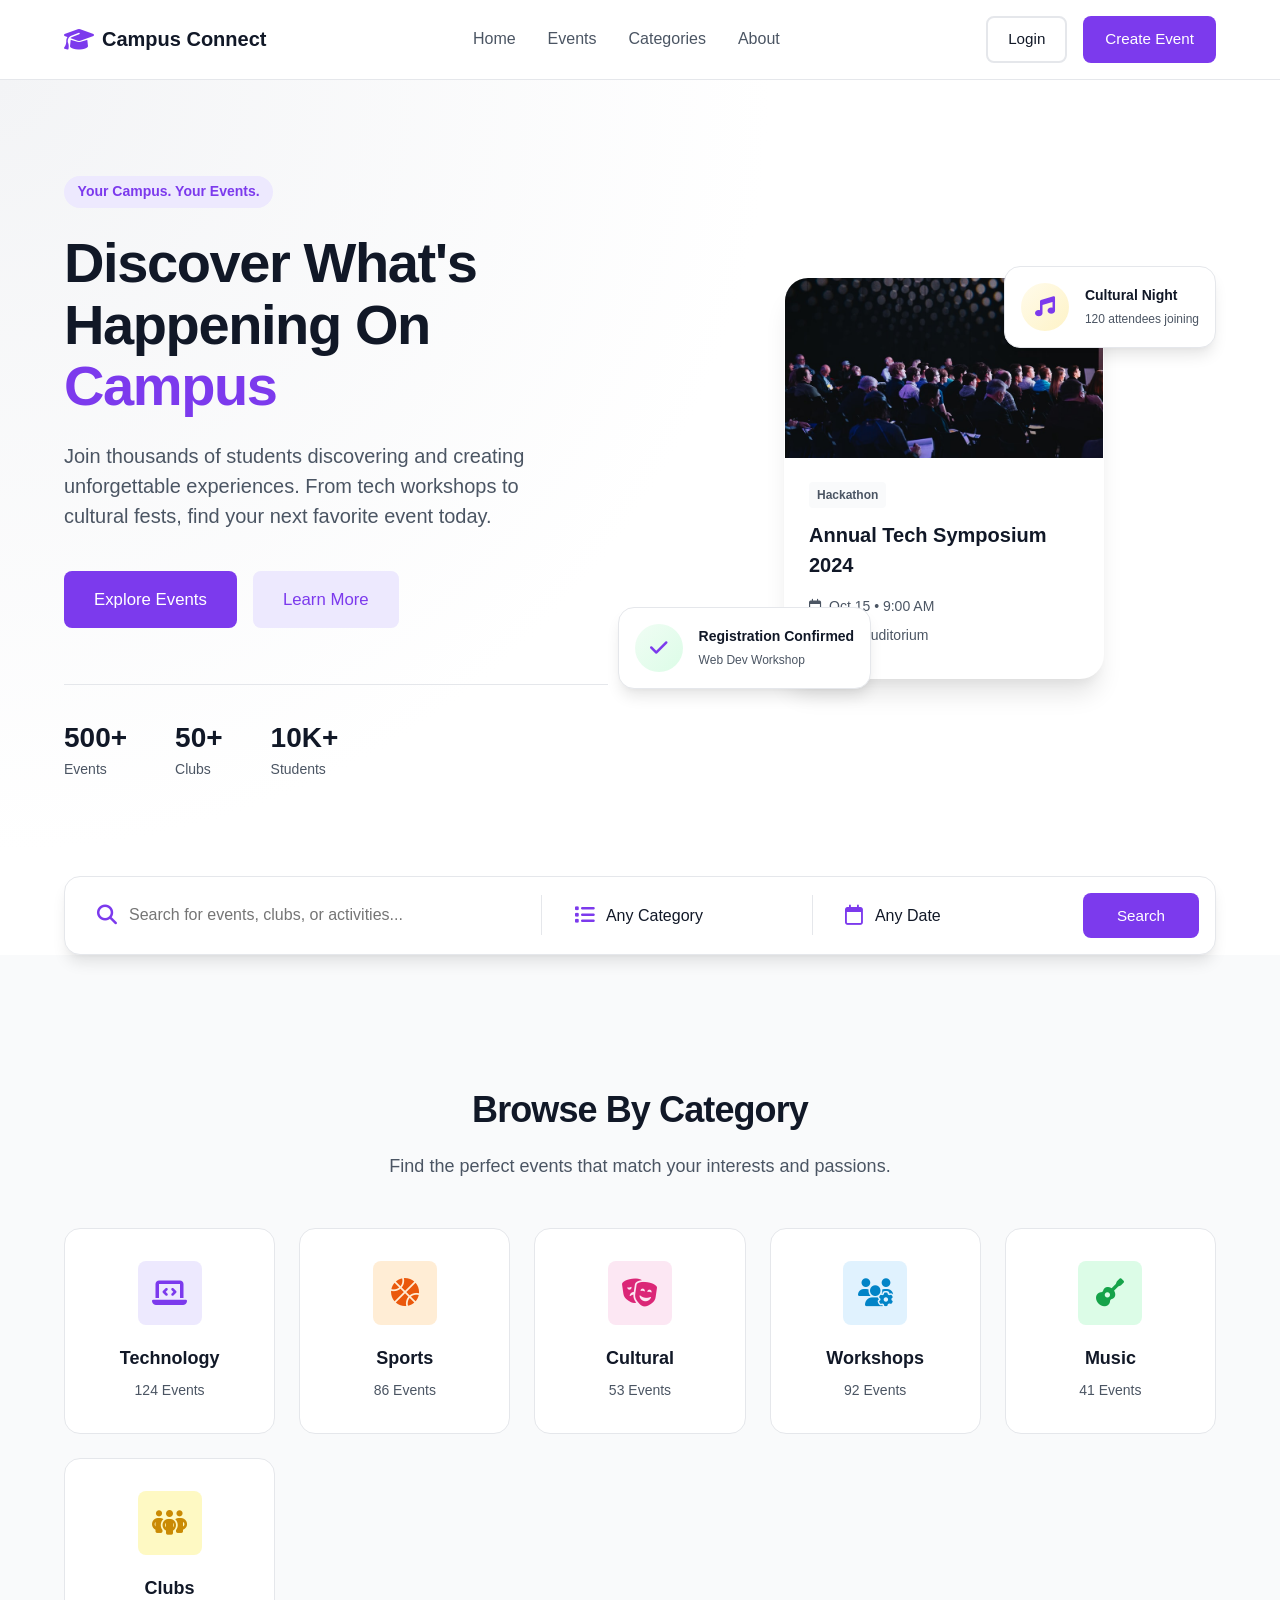
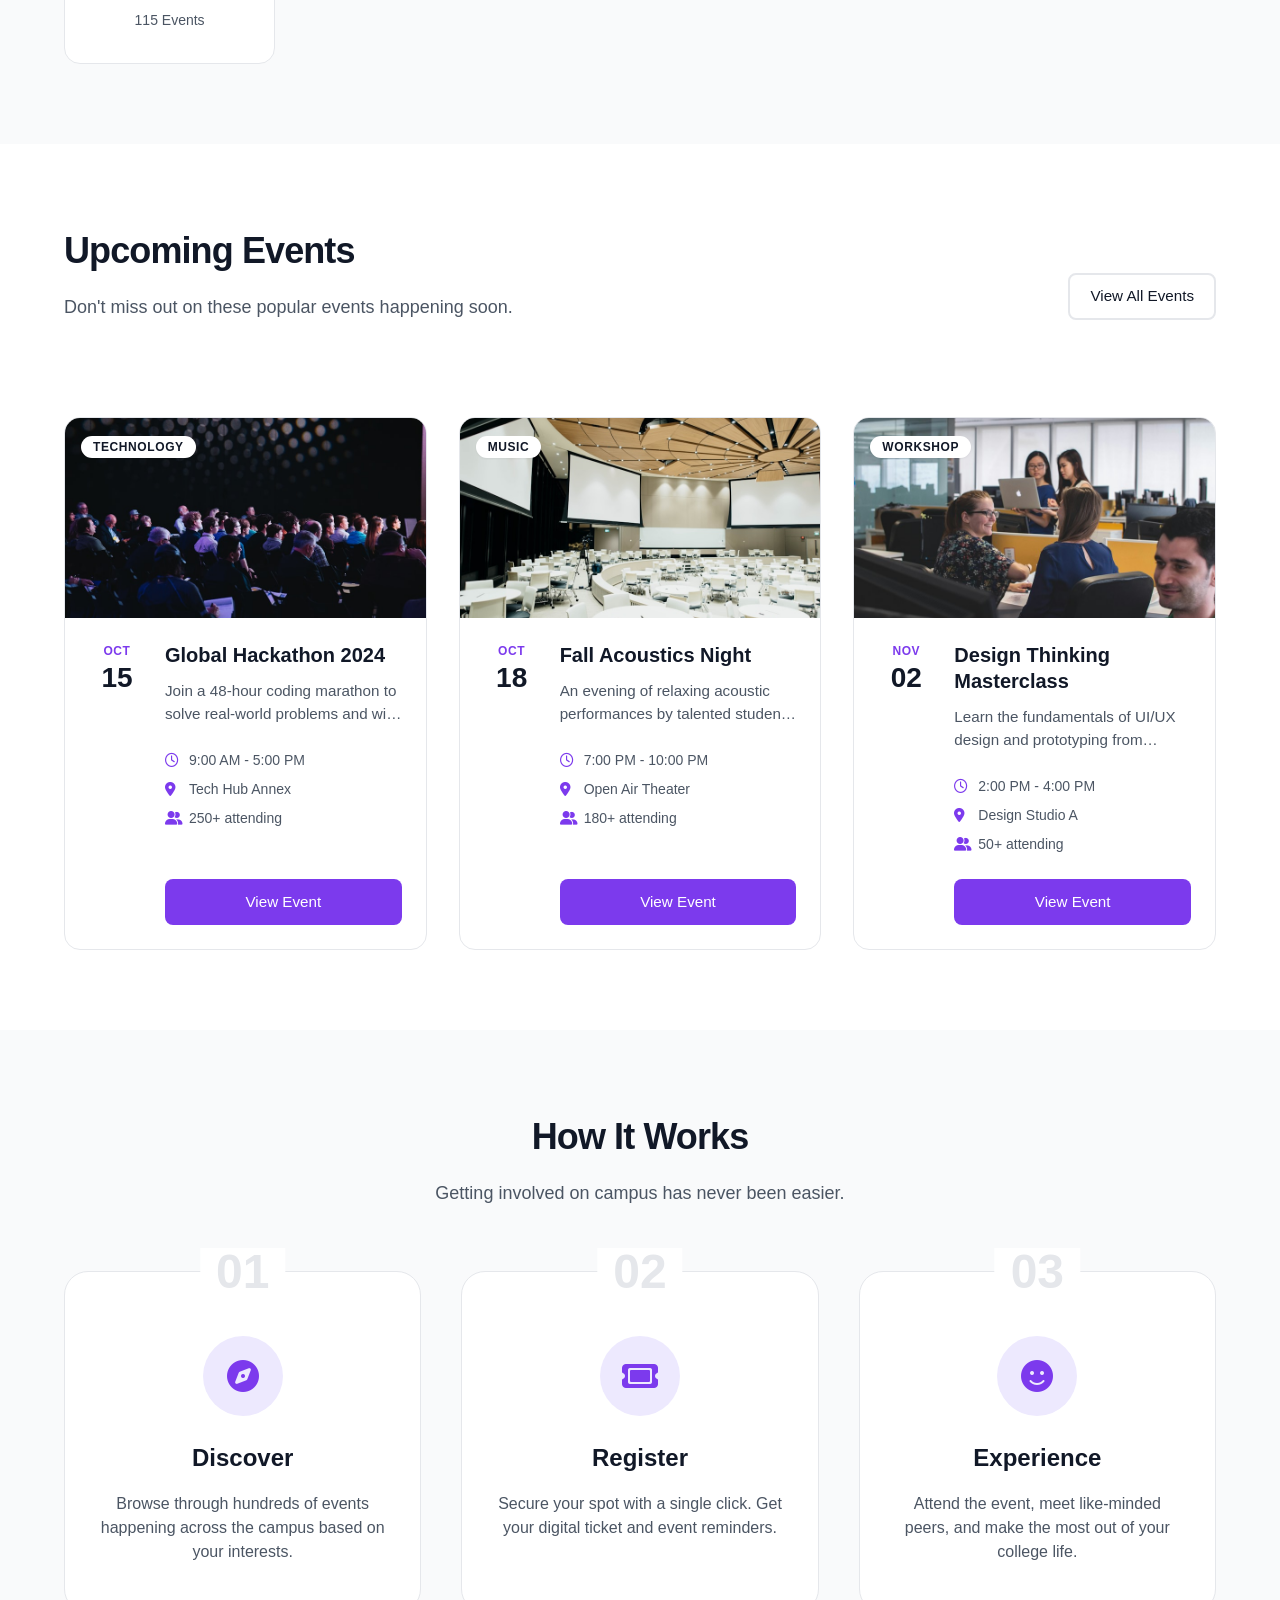
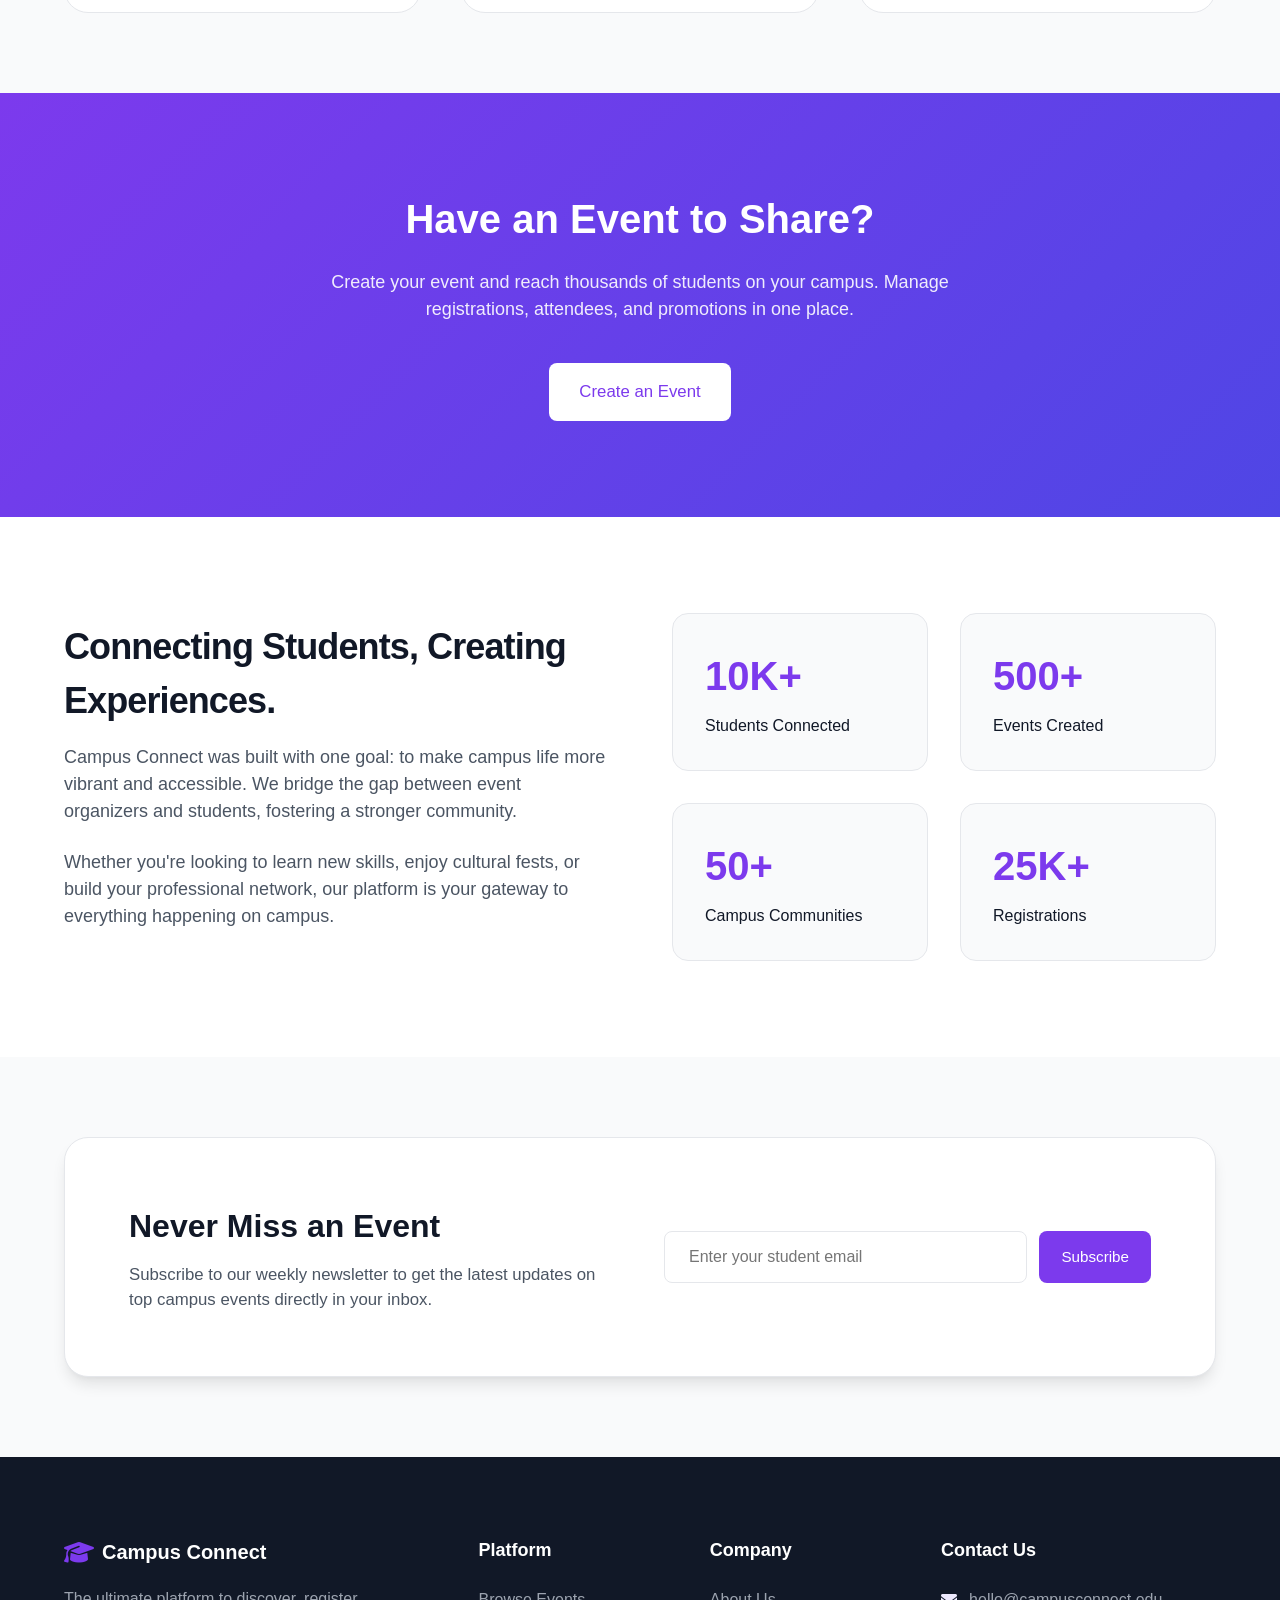
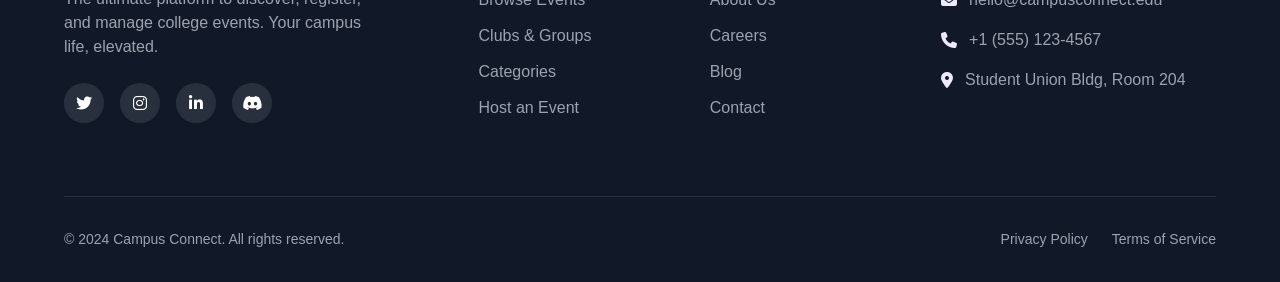
==== commit 9f5cd43b: "index.html" ====
--- a/index.html
+++ b/index.html
@@ -75,7 +75,7 @@
                 <!-- Abstract visual representation of a preview card with gradients instead of external image -->
                 <div class="hero-card main-card">
                     <div class="card-image-placeholder">
-                        <img src="images/event1.jpg" alt="Tech Symposium" class="cover-img">
+                        <img src="event1.jpg" alt="Tech Symposium" class="cover-img">
                     </div>
                     <div class="card-content">
                         <span class="card-badge">Hackathon</span>
